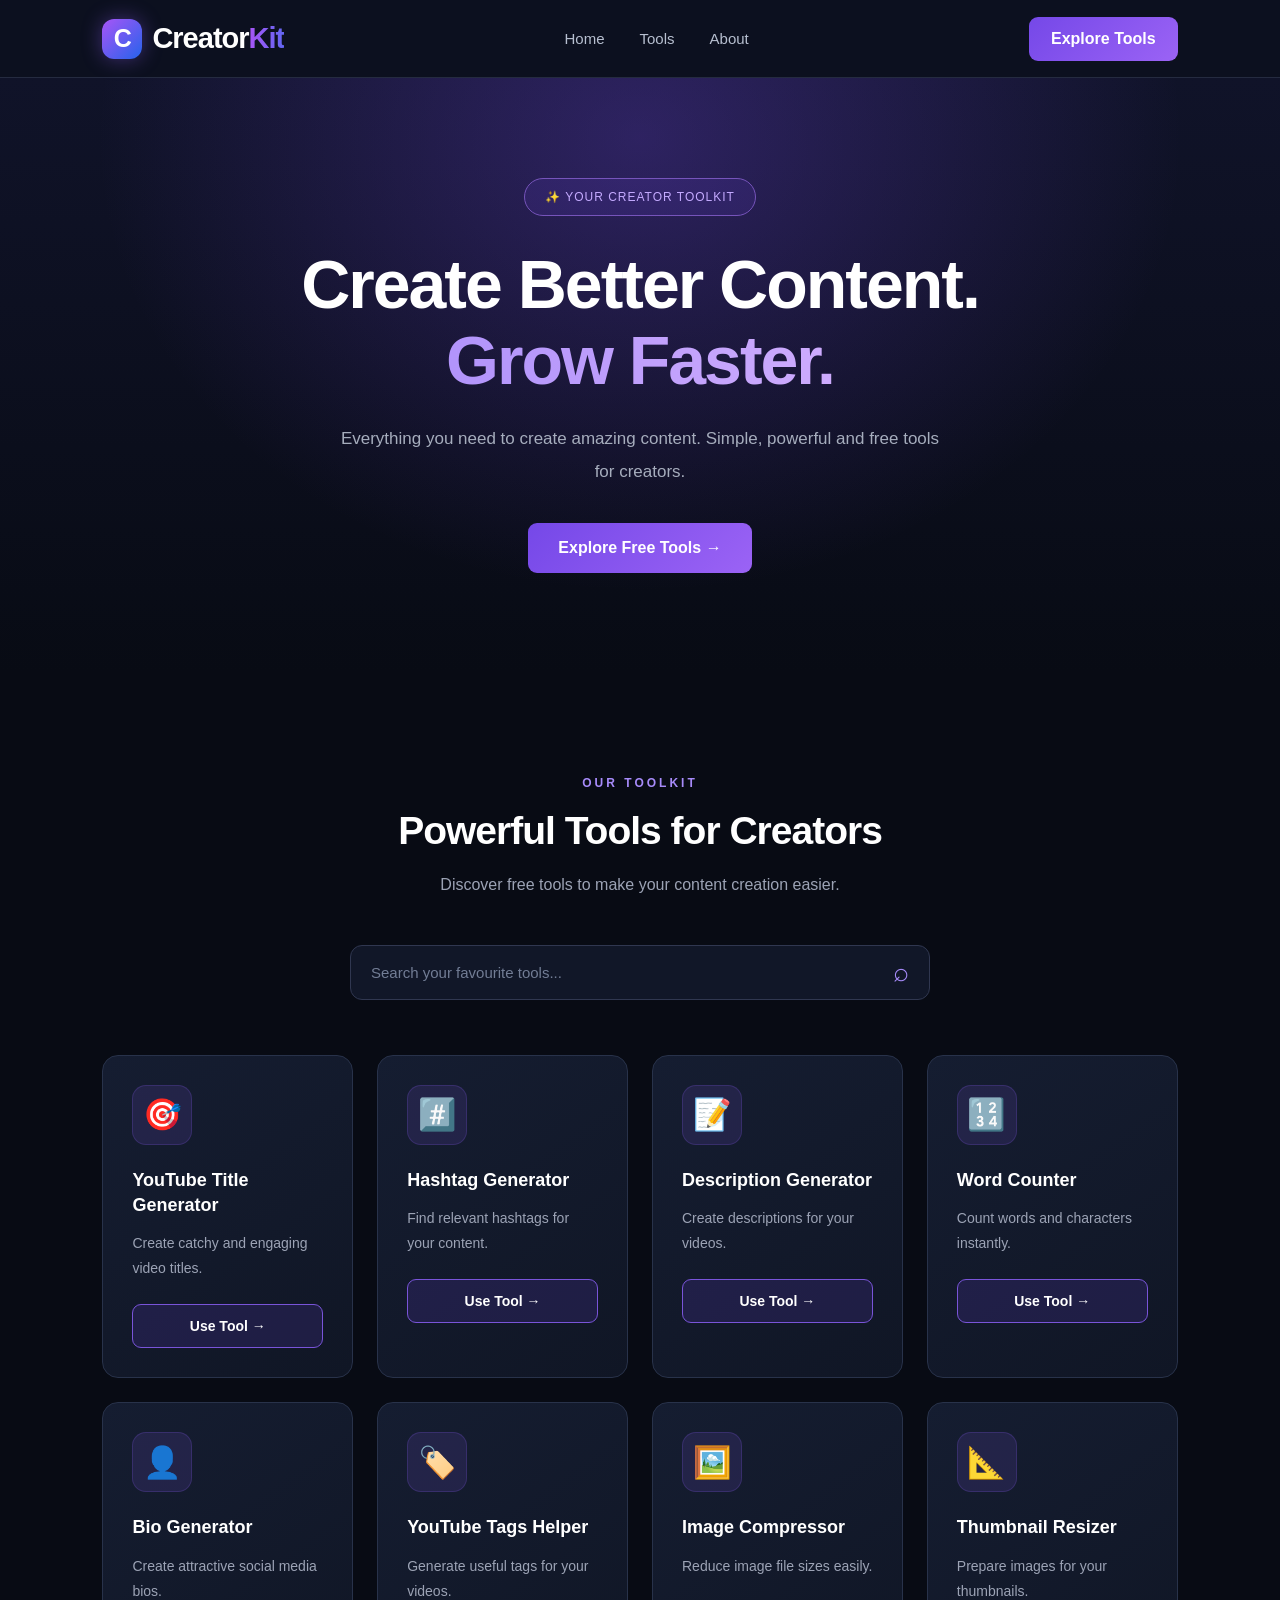
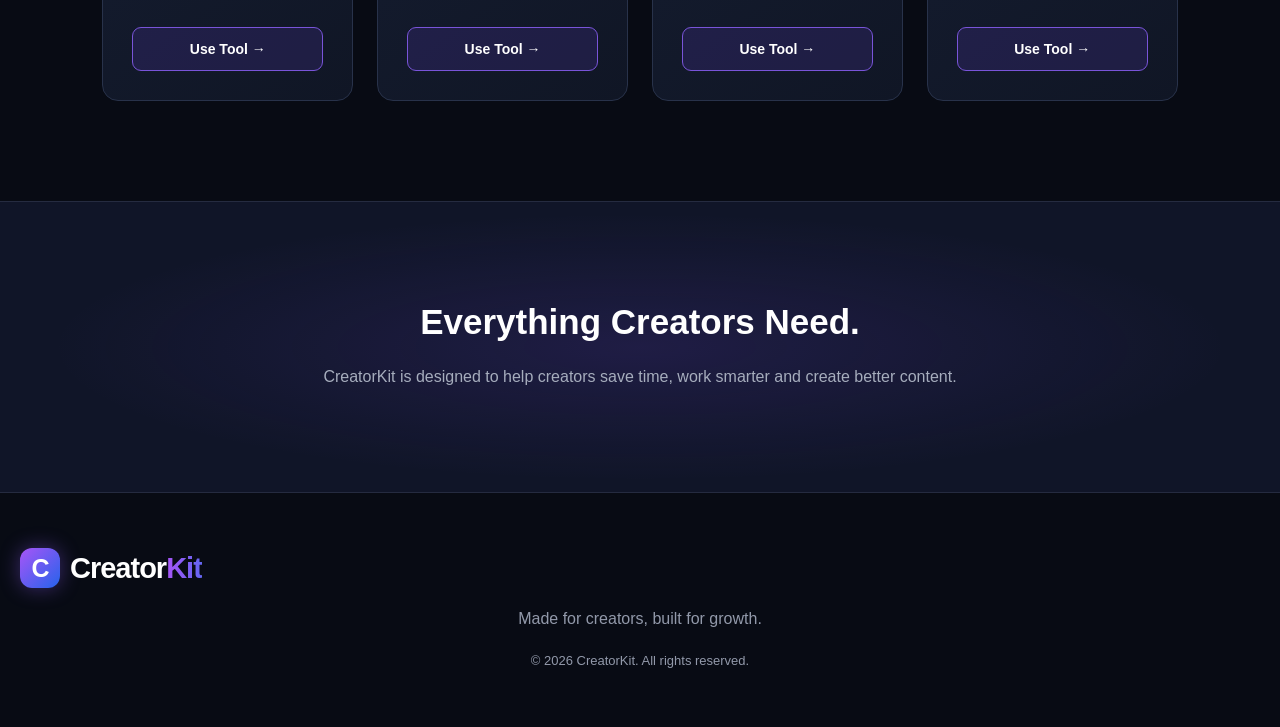
==== index.html @ 34f9d8fb "Upload CreatorKit website files" ====
<!DOCTYPE html>
<html lang="en">
<head>
    <meta charset="UTF-8">
    <meta name="viewport" content="width=device-width, initial-scale=1.0">

    <title>CreatorKit - Free Creator Tools for YouTube & Social Media</title>

    <meta name="description" content="Create better content with free creator tools. Generate YouTube titles, hashtags, descriptions, bios and tags. Compress images and resize thumbnails with CreatorKit.">
    <link rel="icon" type="image/svg+xml" href="favicon.svg">
    <link rel="stylesheet" href="style.css">
    <!-- SOCIAL MEDIA SEO -->

    <meta property="og:title" content="CreatorKit - Free Creator Tools">

    <meta property="og:description" content="Create better content with free tools for YouTube and social media creators.">

    <meta property="og:type" content="website">

    <meta property="og:image" content="https://yourdomain.com/preview.png">

    <meta name="twitter:card" content="summary_large_image">
</head>

<body>

    <!-- NAVBAR -->
    <header class="navbar">

        <div class="logo">
    <span class="logo-icon">C</span>

    <span class="logo-text">
        Creator<span class="logo-accent">Kit</span>
    </span>
</div>
        <nav>
            <a href="#home">Home</a>
            <a href="#tools">Tools</a>
            <a href="#about">About</a>
        </nav>

        <a href="#tools" class="nav-button">
            Explore Tools
        </a>

    </header>


    <!-- HERO SECTION -->
    <section class="hero" id="home">

        <div class="hero-content">

            <div class="hero-badge">
                ✨ YOUR CREATOR TOOLKIT
            </div>

            <h1>
                Create Better Content.
                <span>Grow Faster.</span>
            </h1>

            <p>
                Everything you need to create amazing content.
                Simple, powerful and free tools for creators.
            </p>

            <a href="#tools" class="hero-button">
                Explore Free Tools →
            </a>

        </div>

    </section>


    <!-- TOOLS SECTION -->
    <section class="tools-section" id="tools">

        <div class="section-heading">

            <span class="section-label">OUR TOOLKIT</span>

            <h2>Powerful Tools for Creators</h2>

            <p>
                Discover free tools to make your content creation easier.
            </p>

        </div>


        <!-- SEARCH -->
        <div class="search-box">

            <input
                type="text"
                id="searchInput"
                placeholder="Search your favourite tools..."
            >

            <span>⌕</span>

        </div>


        <!-- TOOL CARDS -->
        <div class="tools-grid">

            <div class="tool-card">
                <div class="tool-icon">🎯</div>
                <h3>YouTube Title Generator</h3>
                <p>Create catchy and engaging video titles.</p>
                <button onclick="openTool('title')">Use Tool →</button>
            </div>

            <div class="tool-card">
                <div class="tool-icon">#️⃣</div>
                <h3>Hashtag Generator</h3>
                <p>Find relevant hashtags for your content.</p>
                <button onclick="openTool('hashtag')">Use Tool →</button>
            </div>

            <div class="tool-card">
                <div class="tool-icon">📝</div>
                <h3>Description Generator</h3>
                <p>Create descriptions for your videos.</p>
                <button onclick="openTool('description')">Use Tool →</button>
            </div>

            <div class="tool-card">
                <div class="tool-icon">🔢</div>
                <h3>Word Counter</h3>
                <p>Count words and characters instantly.</p>
                <button onclick="openTool('counter')">Use Tool →</button>
            </div>

            <div class="tool-card">
                <div class="tool-icon">👤</div>
                <h3>Bio Generator</h3>
                <p>Create attractive social media bios.</p>
                <button onclick="openTool('bio')">Use Tool →</button>
            </div>

            <div class="tool-card">
                <div class="tool-icon">🏷️</div>
                <h3>YouTube Tags Helper</h3>
                <p>Generate useful tags for your videos.</p>
                <button onclick="openTool('tag')">Use Tool →</button>
            </div>

            <div class="tool-card">
                <div class="tool-icon">🖼️</div>
                <h3>Image Compressor</h3>
                <p>Reduce image file sizes easily.</p>
                <button onclick="openTool('compressor')">Use Tool →</button>
            </div>

            <div class="tool-card">
                <div class="tool-icon">📐</div>
                <h3>Thumbnail Resizer</h3>
                <p>Prepare images for your thumbnails.</p>
                <button onclick="openTool('resizer')">Use Tool →</button>
            </div>

        </div>

    </section>


    <!-- ABOUT SECTION -->
    <section class="about-section" id="about">

        <h2>Everything Creators Need.</h2>

        <p>
            CreatorKit is designed to help creators save time,
            work smarter and create better content.
        </p>

    </section>


    <!-- FOOTER -->
    <footer>

        <div class="logo">
    <span class="logo-icon">C</span>

    <span class="logo-text">
        Creator<span class="logo-accent">Kit</span>
    </span>
</div>

        <p>Made for creators, built for growth.</p>

        <p class="copyright">
            © 2026 CreatorKit. All rights reserved.
        </p>

    </footer>


    <script src="script.js"></script>

</body>
</html>
---- style.css ----
/* =========================================
   CREATOR KIT - PREMIUM SAAS DESIGN
========================================= */

/* GENERAL */

* {
    margin: 0;
    padding: 0;
    box-sizing: border-box;
}

html {
    scroll-behavior: smooth;
}

body {
    font-family: Arial, sans-serif;
    background: #080b14;
    color: #ffffff;
    overflow-x: hidden;
}

button,
input,
select,
textarea {
    font-family: inherit;
}

button,
a {
    -webkit-tap-highlight-color: transparent;
}


/* =========================================
   NAVBAR
========================================= */

.navbar {
    min-height: 78px;
    padding: 0 8%;
    display: flex;
    align-items: center;
    justify-content: space-between;
    background: rgba(13, 17, 32, 0.95);
    border-bottom: 1px solid #252b40;
    position: sticky;
    top: 0;
    z-index: 100;
    backdrop-filter: blur(15px);
}

.logo {
    font-size: 29px;
    font-weight: 800;
    letter-spacing: -1px;
}

.logo span {
    color: #a78bfa;
}

nav {
    display: flex;
    gap: 35px;
}

nav a {
    color: #b7bfd0;
    text-decoration: none;
    font-size: 15px;
    transition: 0.3s;
}

nav a:hover {
    color: #a78bfa;
}

.nav-button {
    text-decoration: none;
    color: white;
    background: linear-gradient(135deg, #7548e8, #9b63f5);
    padding: 13px 22px;
    border-radius: 9px;
    font-weight: bold;
    transition: 0.3s;
}

.nav-button:hover {
    transform: translateY(-2px);
    box-shadow: 0 8px 25px rgba(117, 72, 232, 0.3);
}


/* =========================================
   HERO SECTION
========================================= */

.hero {
    min-height: 560px;
    display: flex;
    justify-content: center;
    align-items: center;
    text-align: center;
    padding: 100px 20px;
    background:
        radial-gradient(
            ellipse at 50% 10%,
            rgba(117, 72, 232, 0.3),
            transparent 60%
        ),
        linear-gradient(180deg, #101329, #080b14);
    position: relative;
}

.hero-content {
    max-width: 800px;
    animation: fadeUp 0.8s ease;
}

.hero-badge {
    display: inline-block;
    padding: 11px 20px;
    border: 1px solid #7654bb;
    background: rgba(117, 72, 232, 0.12);
    border-radius: 30px;
    color: #c4aaff;
    font-size: 12px;
    letter-spacing: 1px;
    margin-bottom: 30px;
}

.hero h1 {
    font-size: clamp(40px, 6vw, 68px);
    line-height: 1.12;
    letter-spacing: -2px;
    margin-bottom: 25px;
}

.hero h1 span {
    display: block;
    background: linear-gradient(90deg, #a78bfa, #d8b4fe);
    -webkit-background-clip: text;
    background-clip: text;
    color: transparent;
}

.hero p {
    color: #a6adbd;
    font-size: 17px;
    line-height: 1.9;
    max-width: 620px;
    margin: 0 auto 35px;
}

.hero-button {
    display: inline-block;
    text-decoration: none;
    background: linear-gradient(135deg, #7548e8, #9b63f5);
    color: white;
    padding: 16px 30px;
    border-radius: 9px;
    font-weight: bold;
    transition: 0.3s;
}

.hero-button:hover {
    transform: translateY(-3px);
    box-shadow: 0 10px 30px rgba(117, 72, 232, 0.35);
}


/* =========================================
   TOOLS SECTION
========================================= */

.tools-section {
    padding: 100px 8%;
    max-width: 1600px;
    margin: auto;
}

.section-heading {
    text-align: center;
    margin-bottom: 45px;
}

.section-label {
    color: #a78bfa;
    font-size: 12px;
    font-weight: bold;
    letter-spacing: 3px;
}

.section-heading h2 {
    font-size: clamp(27px, 4vw, 39px);
    margin: 18px 0;
    letter-spacing: -1px;
}

.section-heading p {
    color: #9ca3b5;
    line-height: 1.8;
}


/* =========================================
   SEARCH BOX
========================================= */

.search-box {
    max-width: 580px;
    margin: 0 auto 55px;
    display: flex;
    align-items: center;
    background: #111728;
    border: 1px solid #303750;
    border-radius: 12px;
    padding: 0 20px;
    transition: 0.3s;
}

.search-box:focus-within {
    border-color: #8b5cf6;
    box-shadow: 0 0 0 4px rgba(139, 92, 246, 0.1);
}

.search-box input {
    width: 100%;
    padding: 18px 0;
    border: none;
    outline: none;
    background: transparent;
    color: white;
    font-size: 15px;
}

.search-box input::placeholder {
    color: #727d95;
}

.search-box span {
    font-size: 27px;
    color: #a78bfa;
}


/* =========================================
   TOOL CARDS
========================================= */

.tools-grid {
    display: grid;
    grid-template-columns: repeat(4, minmax(0, 1fr));
    gap: 24px;
}

.tool-card {
    background: linear-gradient(145deg, #151d31, #101625);
    border: 1px solid #28324a;
    border-radius: 16px;
    padding: 29px;
    transition: transform 0.3s ease, border-color 0.3s ease, box-shadow 0.3s ease;
    position: relative;
    overflow: hidden;
}

.tool-card::before {
    content: "";
    position: absolute;
    top: 0;
    left: 0;
    width: 100%;
    height: 2px;
    background: linear-gradient(90deg, #7548e8, #c084fc);
    opacity: 0;
    transition: 0.3s;
}

.tool-card:hover {
    transform: translateY(-7px);
    border-color: #7654bb;
    box-shadow: 0 15px 35px rgba(0, 0, 0, 0.25);
}

.tool-card:hover::before {
    opacity: 1;
}

.tool-icon {
    width: 60px;
    height: 60px;
    display: flex;
    align-items: center;
    justify-content: center;
    font-size: 31px;
    background: rgba(139, 92, 246, 0.13);
    border: 1px solid rgba(139, 92, 246, 0.2);
    border-radius: 14px;
    margin-bottom: 23px;
}

.tool-card h3 {
    font-size: 18px;
    margin-bottom: 13px;
    line-height: 1.4;
}

.tool-card p {
    color: #9ca3b5;
    font-size: 14px;
    line-height: 1.8;
    min-height: 50px;
    margin-bottom: 23px;
}

.tool-card button {
    width: 100%;
    border: 1px solid #7954d9;
    background: rgba(117, 72, 232, 0.15);
    color: white;
    padding: 13px;
    border-radius: 9px;
    cursor: pointer;
    font-size: 14px;
    font-weight: bold;
    transition: 0.3s;
}

.tool-card button:hover {
    background: #7548e8;
    border-color: #906bfa;
}


/* =========================================
   ABOUT SECTION
========================================= */

.about-section {
    padding: 100px 20px;
    text-align: center;
    background:
        radial-gradient(
            ellipse at center,
            rgba(117, 72, 232, 0.15),
            transparent 65%
        ),
        #101528;
    border-top: 1px solid #252b40;
    border-bottom: 1px solid #252b40;
}

.about-section h2 {
    font-size: 35px;
    margin-bottom: 20px;
}

.about-section p {
    color: #a6adbd;
    line-height: 1.9;
    max-width: 650px;
    margin: auto;
}


/* =========================================
   FOOTER
========================================= */

footer {
    padding: 55px 20px;
    text-align: center;
    background: #080b14;
}

footer p {
    color: #9299aa;
    margin-top: 17px;
    line-height: 1.7;
}

.copyright {
    font-size: 13px;
}


/* =========================================
   TOOL MODAL
========================================= */

.tool-modal {
    position: fixed;
    inset: 0;
    background: rgba(0, 0, 0, 0.85);
    backdrop-filter: blur(8px);
    display: flex;
    justify-content: center;
    align-items: center;
    padding: 20px;
    z-index: 1000;
    animation: fadeIn 0.2s ease;
}

.modal-content {
    width: 100%;
    max-width: 550px;
    max-height: 90vh;
    overflow-y: auto;
    background: #111728;
    border: 1px solid #414969;
    border-radius: 18px;
    padding: 32px;
    position: relative;
    box-shadow: 0 25px 80px rgba(0, 0, 0, 0.5);
    animation: fadeUp 0.3s ease;
}

.modal-close {
    position: absolute;
    right: 20px;
    top: 15px;
    background: none;
    border: none;
    color: #c4c8d4;
    font-size: 29px;
    cursor: pointer;
    transition: 0.2s;
}

.modal-close:hover {
    color: #ffffff;
    transform: rotate(90deg);
}

.modal-content h2 {
    margin: 15px 0;
    font-size: 26px;
}

.modal-content p {
    color: #a6adbd;
    line-height: 1.7;
    margin-bottom: 20px;
}

.modal-content label {
    display: block;
    margin: 17px 0 9px;
    color: #e0e4ef;
    font-size: 14px;
    font-weight: bold;
}

.modal-content input,
.modal-content select,
.modal-content textarea {
    width: 100%;
    padding: 14px;
    background: #080b14;
    border: 1px solid #343b55;
    color: white;
    border-radius: 9px;
    outline: none;
    font-size: 14px;
    transition: 0.3s;
}

.modal-content input:focus,
.modal-content select:focus,
.modal-content textarea:focus {
    border-color: #8b5cf6;
    box-shadow: 0 0 0 3px rgba(139, 92, 246, 0.1);
}

.modal-content input[type="range"] {
    padding: 0;
    accent-color: #8b5cf6;
}

.modal-content input[type="file"] {
    padding: 12px;
}

.generate-button {
    display: block;
    width: 100%;
    padding: 15px;
    margin-top: 22px;
    border: none;
    border-radius: 9px;
    background: linear-gradient(135deg, #7548e8, #9b63f5);
    color: white;
    font-size: 15px;
    font-weight: bold;
    cursor: pointer;
    transition: 0.3s;
}

.generate-button:hover {
    transform: translateY(-2px);
    box-shadow: 0 8px 25px rgba(117, 72, 232, 0.3);
}


/* =========================================
   RESULTS
========================================= */

.results-container {
    margin-top: 27px;
}

.results-container h3 {
    margin-bottom: 17px;
    font-size: 19px;
}

.result-item {
    background: #1a2338;
    padding: 17px;
    border-radius: 11px;
    margin-bottom: 13px;
    border: 1px solid #303a56;
}

.result-item p {
    color: white;
    margin: 0 0 13px;
    overflow-wrap: anywhere;
}

.copy-button {
    background: #303a56;
    border: 1px solid #414d6d;
    color: white;
    padding: 9px 15px;
    border-radius: 7px;
    cursor: pointer;
    transition: 0.2s;
}

.copy-button:hover {
    background: #7548e8;
    border-color: #906bfa;
}


/* =========================================
   ANIMATIONS
========================================= */

@keyframes fadeUp {

    from {
        opacity: 0;
        transform: translateY(20px);
    }

    to {
        opacity: 1;
        transform: translateY(0);
    }

}

@keyframes fadeIn {

    from {
        opacity: 0;
    }

    to {
        opacity: 1;
    }

}


/* =========================================
   TABLET RESPONSIVENESS
========================================= */

@media (max-width: 1100px) {

    .tools-grid {
        grid-template-columns: repeat(2, minmax(0, 1fr));
    }

    .tools-section {
        padding-left: 6%;
        padding-right: 6%;
    }

}


/* =========================================
   MOBILE RESPONSIVENESS
========================================= */

@media (max-width: 600px) {

    .navbar {
        padding: 15px 5%;
        min-height: 75px;
        flex-wrap: wrap;
        gap: 15px;
    }

    .logo {
        font-size: 25px;
    }

    nav {
        order: 3;
        width: 100%;
        justify-content: center;
        gap: 23px;
    }

    nav a {
        font-size: 13px;
    }

    .nav-button {
        font-size: 12px;
        padding: 11px 14px;
    }

    .hero {
        min-height: 480px;
        padding: 75px 20px;
    }

    .hero h1 {
        font-size: 41px;
        letter-spacing: -1px;
    }

    .hero p {
        font-size: 15px;
    }

    .tools-section {
        padding: 70px 5%;
    }

    .section-heading h2 {
        font-size: 28px;
    }

    .tools-grid {
        grid-template-columns: 1fr;
        gap: 18px;
    }

    .tool-card {
        padding: 25px;
    }

    .about-section {
        padding: 75px 20px;
    }

    .about-section h2 {
        font-size: 28px;
    }

    .modal-content {
        padding: 24px;
    }

}


/* =========================================
   ACCESSIBILITY
========================================= */

button:focus-visible,
a:focus-visible,
input:focus-visible,
select:focus-visible,
textarea:focus-visible {
    outline: 2px solid #a78bfa;
    outline-offset: 3px;
}


/* CREATOR KIT PREMIUM BRANDING */

.logo {
    display: flex;
    align-items: center;
    gap: 10px;
    font-size: 29px;
    font-weight: 800;
    letter-spacing: -1px;
}

.logo .logo-icon {
    width: 40px;
    height: 40px;
    min-width: 40px;
    display: flex;
    align-items: center;
    justify-content: center;
    border-radius: 12px;
    background: linear-gradient(135deg, #a855f7, #2563eb);
    color: #ffffff;
    -webkit-text-fill-color: #ffffff;
    font-size: 25px;
    font-weight: 900;
    box-shadow: 0 0 20px rgba(139, 92, 246, 0.4);
}

.logo .logo-text {
    color: #ffffff;
}

.logo .logo-accent {
    background: linear-gradient(90deg, #a855f7, #6366f1);
    -webkit-background-clip: text;
    background-clip: text;
    -webkit-text-fill-color: transparent;
}

@media (max-width: 600px) {
    .logo {
        font-size: 24px;
    }

    .logo .logo-icon {
        width: 35px;
        height: 35px;
        min-width: 35px;
        font-size: 22px;
    }
}
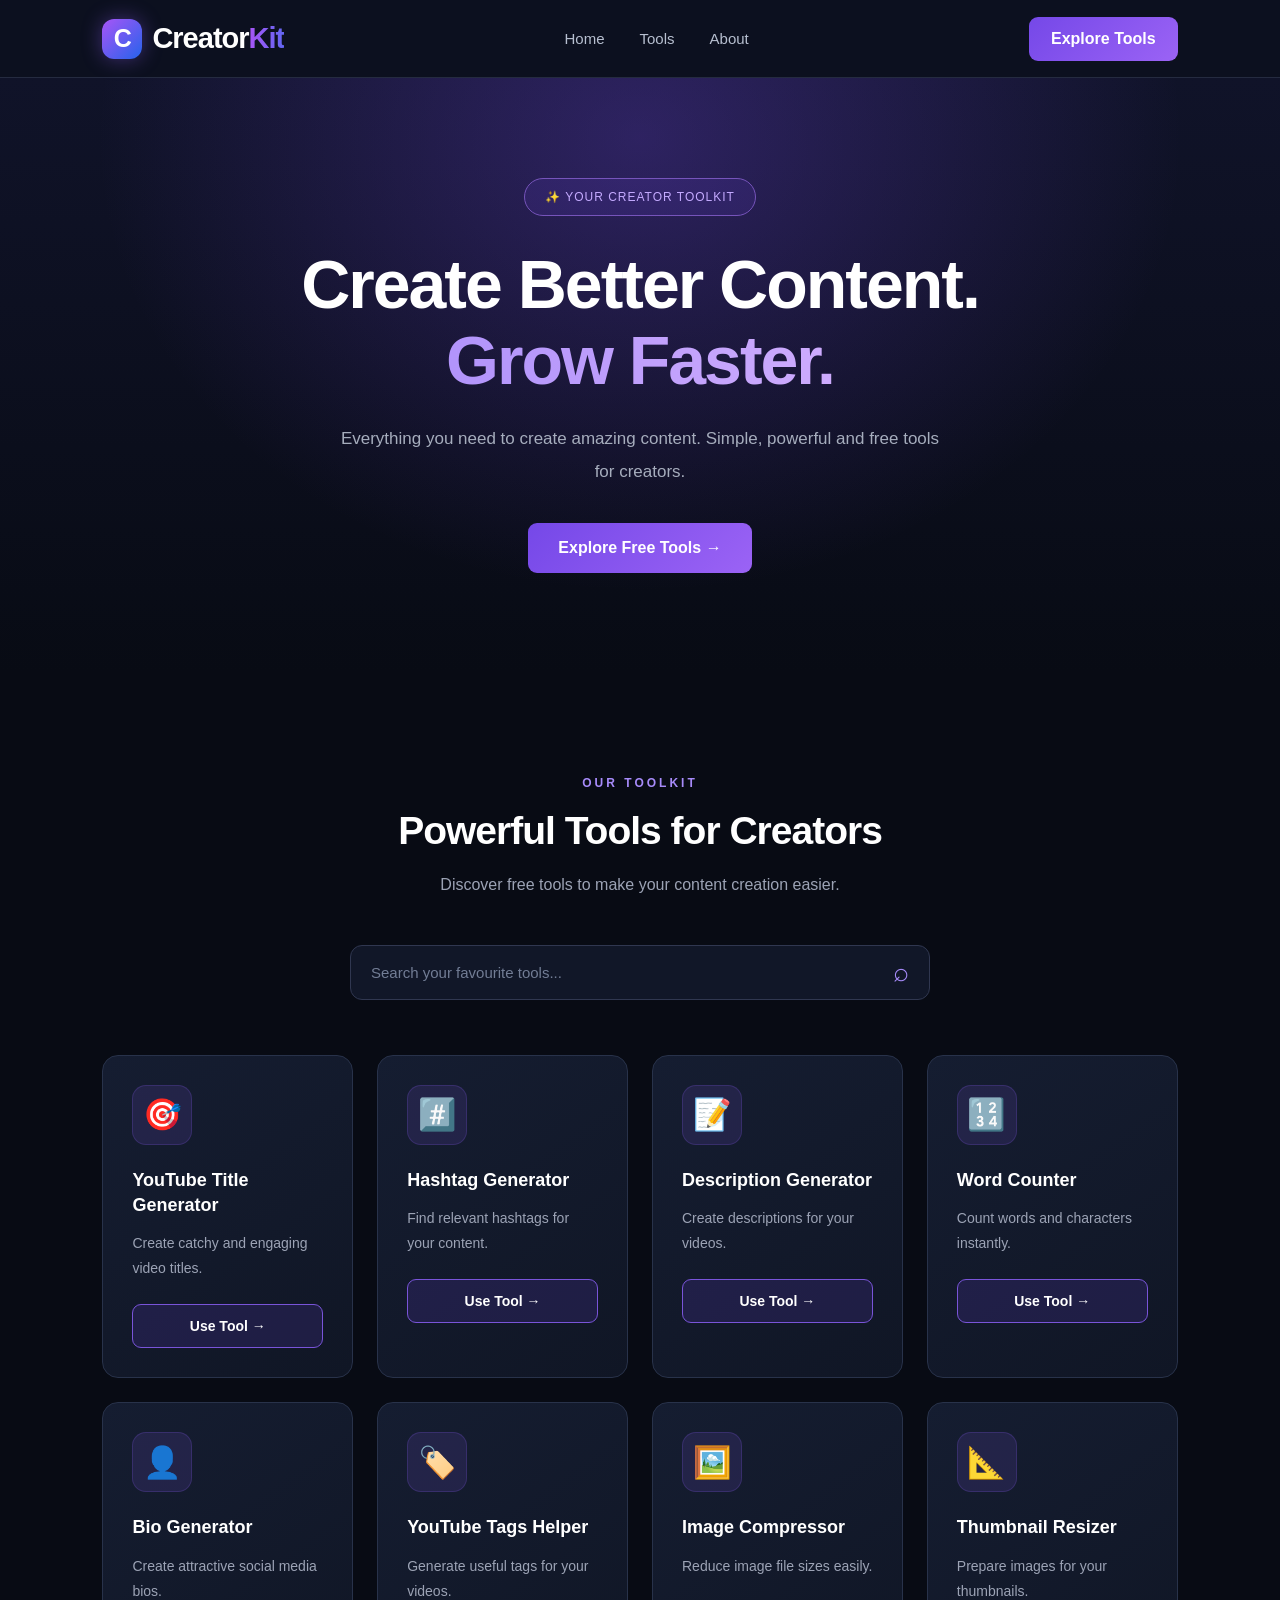
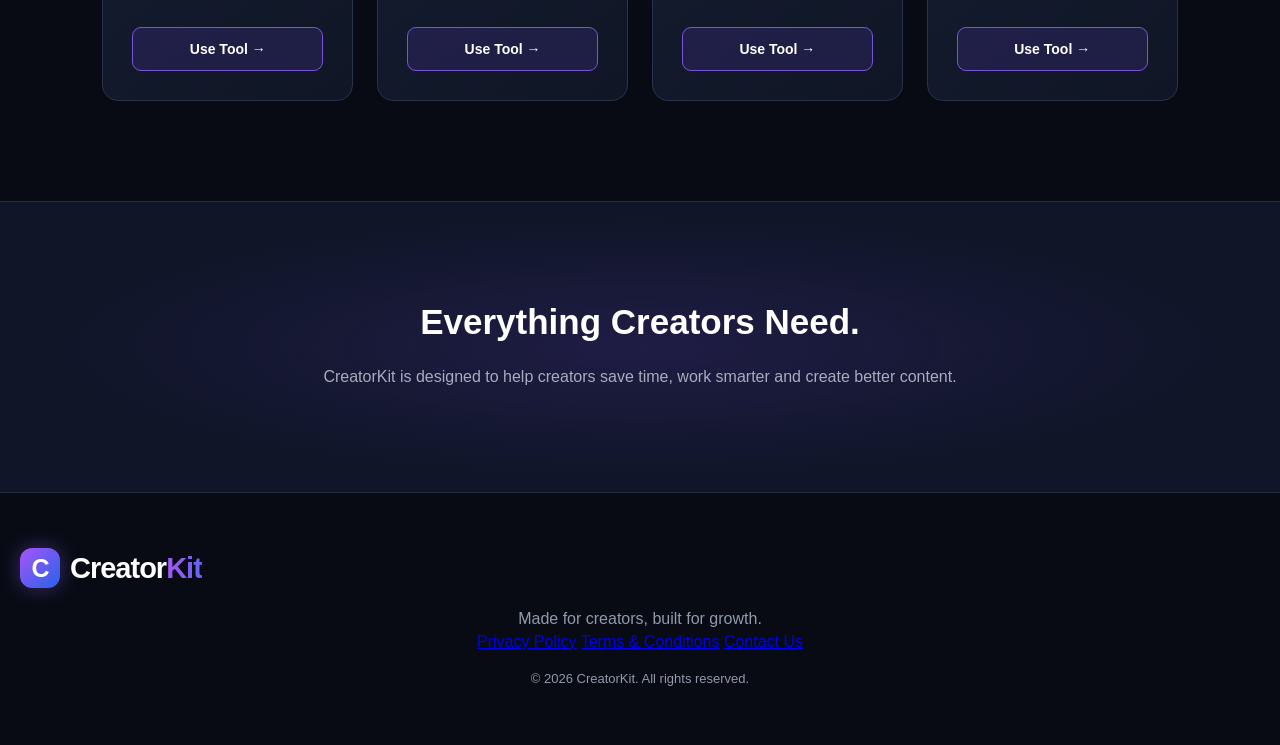
==== commit dee0dd18: "Update index.html" ====
--- a/index.html
+++ b/index.html
@@ -184,23 +184,32 @@
 
 
     <!-- FOOTER -->
-    <footer>
-
-        <div class="logo">
-    <span class="logo-icon">C</span>
-
-    <span class="logo-text">
-        Creator<span class="logo-accent">Kit</span>
-    </span>
-</div>
-
-        <p>Made for creators, built for growth.</p>
-
-        <p class="copyright">
-            © 2026 CreatorKit. All rights reserved.
-        </p>
-
-    </footer>
+   
+<!-- FOOTER -->
+
+<footer>
+
+    <div class="logo">
+        <span class="logo-icon">C</span>
+        <span class="logo-text">
+            Creator<span class="logo-accent">Kit</span>
+        </span>
+    </div>
+
+    <p>Made for creators, built for growth.</p>
+
+    <div class="footer-links">
+        <a href="privacy.html">Privacy Policy</a>
+        <a href="terms.html">Terms & Conditions</a>
+        <a href="contact.html">Contact Us</a>
+    </div>
+
+    <p class="copyright">
+        © 2026 CreatorKit. All rights reserved.
+    </p>
+
+</footer>
+
 
 
     <script src="script.js"></script>
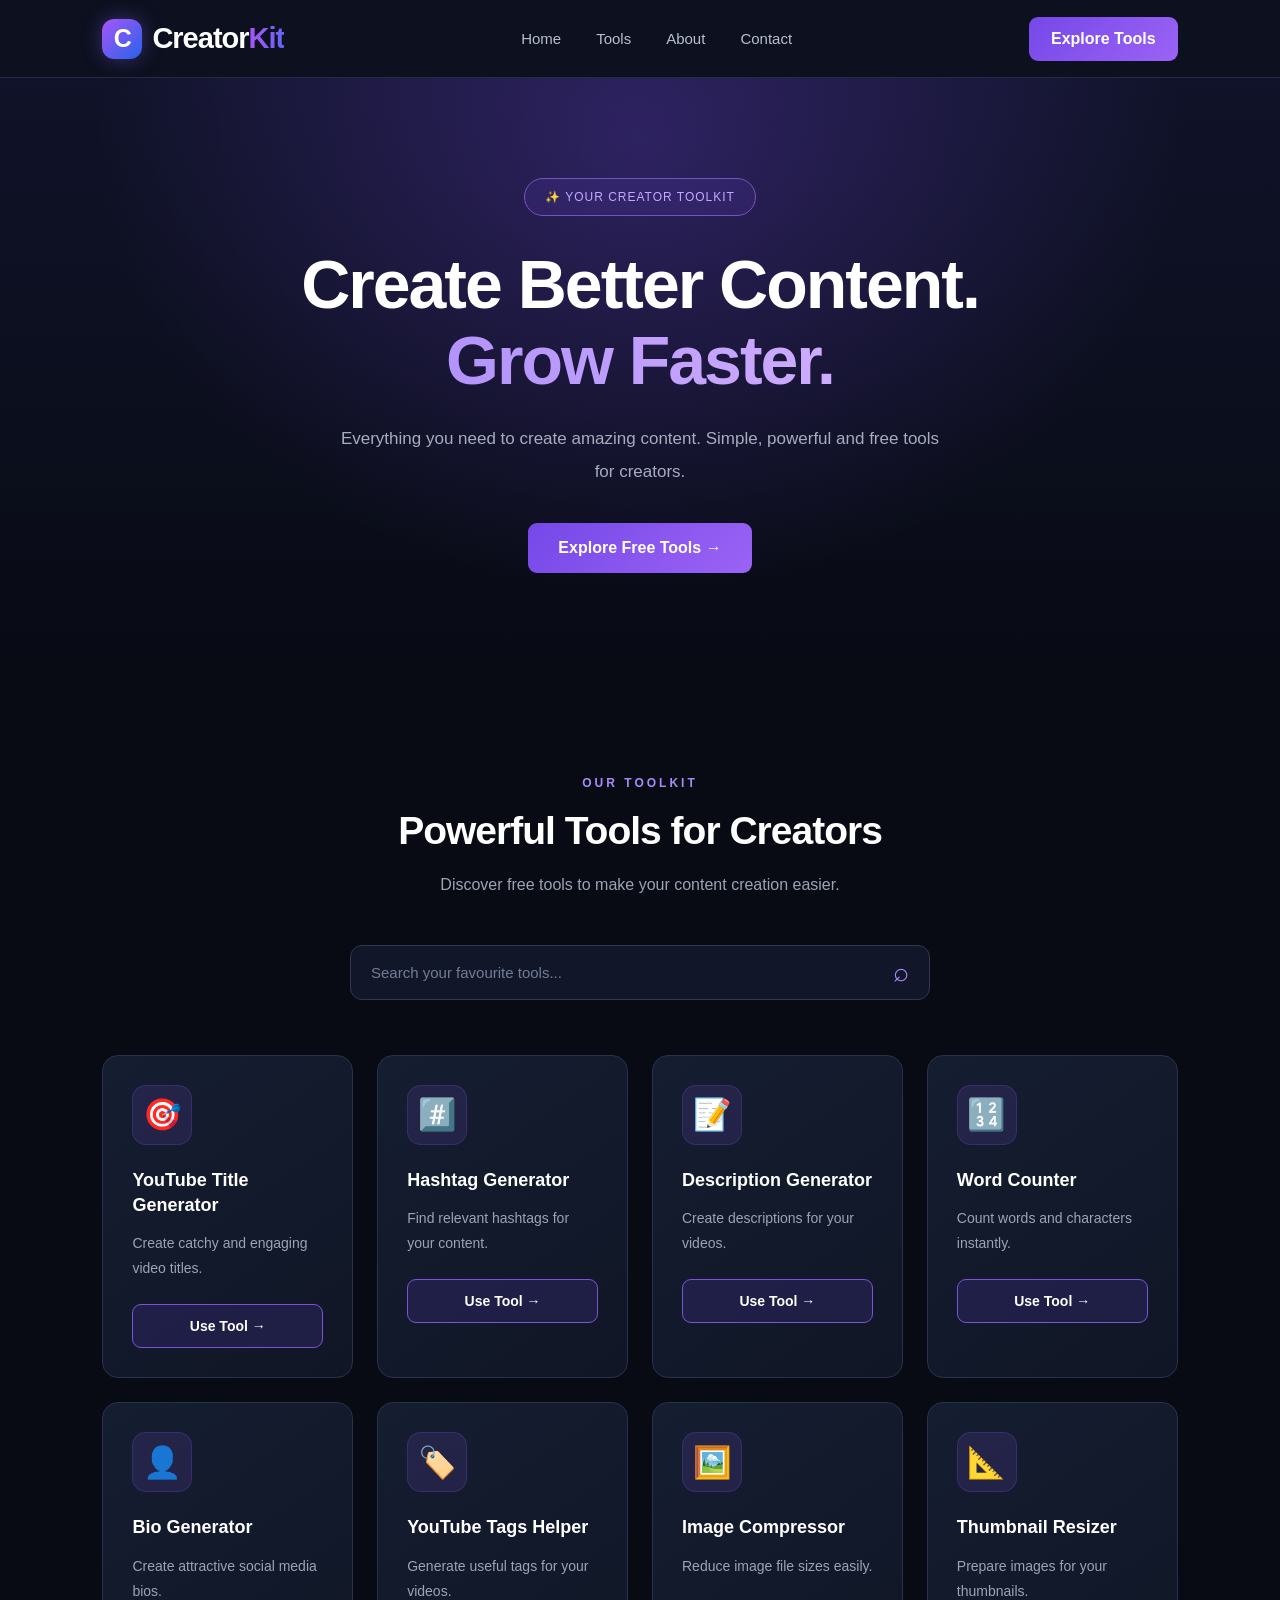
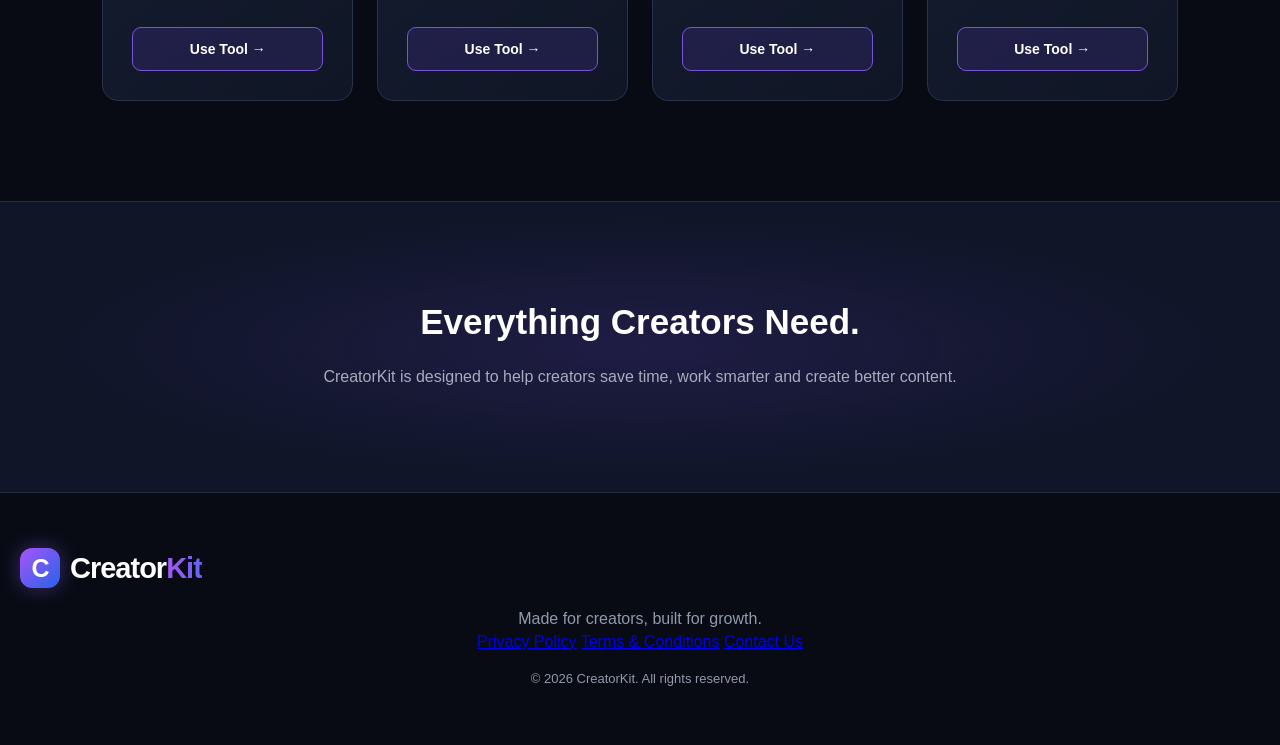
==== commit f17d06ae: "Update index.html" ====
--- a/index.html
+++ b/index.html
@@ -35,11 +35,13 @@
         Creator<span class="logo-accent">Kit</span>
     </span>
 </div>
-        <nav>
-            <a href="#home">Home</a>
-            <a href="#tools">Tools</a>
-            <a href="#about">About</a>
-        </nav>
+        
+<nav>
+    <a href="#home">Home</a>
+    <a href="#tools">Tools</a>
+    <a href="#about">About</a>
+    <a href="contact.html">Contact</a>
+</nav>
 
         <a href="#tools" class="nav-button">
             Explore Tools
--- a/style.css
+++ b/style.css
@@ -743,3 +743,273 @@
 }
 
 
+/* =========================================
+   CREATOR KIT - PREMIUM CONTACT PAGE
+========================================= */
+
+.contact-page {
+    width: calc(100% - 40px);
+    max-width: 850px;
+    margin: 80px auto;
+    padding: 55px 40px;
+    position: relative;
+    overflow: hidden;
+
+    background:
+        radial-gradient(
+            circle at top right,
+            rgba(139, 92, 246, 0.18),
+            transparent 45%
+        ),
+        linear-gradient(145deg, #11182b, #17122d);
+
+    border: 1px solid rgba(139, 92, 246, 0.35);
+    border-radius: 22px;
+
+    box-shadow:
+        0 20px 60px rgba(0, 0, 0, 0.35),
+        0 0 30px rgba(139, 92, 246, 0.08);
+}
+
+.contact-page h1 {
+    font-size: clamp(34px, 5vw, 46px);
+    margin-bottom: 18px;
+
+    background: linear-gradient(90deg, #ffffff, #a78bfa);
+    -webkit-background-clip: text;
+    background-clip: text;
+    -webkit-text-fill-color: transparent;
+}
+
+.contact-page h2 {
+    color: #c4b5fd;
+    font-size: 22px;
+    margin-top: 35px;
+    margin-bottom: 14px;
+}
+
+.contact-page p {
+    color: #cbd5e1;
+    font-size: 15px;
+    line-height: 1.9;
+    margin-bottom: 16px;
+}
+
+/* EMAIL CONTACT CARD */
+
+.contact-email-box {
+    margin-top: 28px;
+    padding: 35px 20px;
+
+    display: flex;
+    flex-direction: column;
+    align-items: center;
+    justify-content: center;
+    gap: 15px;
+
+    text-align: center;
+
+    background:
+        linear-gradient(
+            135deg,
+            rgba(139, 92, 246, 0.22),
+            rgba(37, 99, 235, 0.10)
+        );
+
+    border: 1px solid #8b5cf6;
+    border-radius: 18px;
+
+    box-shadow:
+        0 0 25px rgba(139, 92, 246, 0.18),
+        inset 0 0 20px rgba(139, 92, 246, 0.05);
+
+    transition: 0.3s ease;
+}
+
+.contact-email-box:hover {
+    transform: translateY(-4px);
+    border-color: #c4b5fd;
+
+    box-shadow:
+        0 12px 35px rgba(139, 92, 246, 0.25),
+        0 0 25px rgba(139, 92, 246, 0.15);
+}
+
+.email-icon {
+    width: 65px;
+    height: 65px;
+
+    display: flex;
+    align-items: center;
+    justify-content: center;
+
+    font-size: 32px;
+
+    background: rgba(139, 92, 246, 0.2);
+    border: 1px solid rgba(167, 139, 250, 0.4);
+    border-radius: 18px;
+
+    box-shadow: 0 0 20px rgba(139, 92, 246, 0.2);
+}
+
+.email-label {
+    color: #c4b5fd;
+    font-size: 12px;
+    font-weight: 800;
+    letter-spacing: 3px;
+}
+
+.contact-email-box a {
+    display: inline-block;
+    max-width: 100%;
+
+    color: #ffffff;
+    font-size: clamp(17px, 3vw, 23px);
+    font-weight: 800;
+
+    overflow-wrap: anywhere;
+    text-decoration: none;
+
+    text-shadow: 0 0 15px rgba(167, 139, 250, 0.65);
+    transition: 0.3s;
+}
+
+.contact-email-box a:hover {
+    color: #d8b4fe;
+    text-decoration: underline;
+}
+
+.email-note {
+    color: #a6adbd;
+    font-size: 13px;
+}
+
+/* BACK TO HOME LINK */
+
+.contact-page > a {
+    display: inline-block;
+    margin-top: 30px;
+
+    color: #a78bfa;
+    font-weight: bold;
+    text-decoration: none;
+
+    transition: 0.3s;
+}
+
+.contact-page > a:hover {
+    color: #ffffff;
+    transform: translateX(-4px);
+}
+
+/* MOBILE CONTACT PAGE */
+
+@media (max-width: 600px) {
+    .contact-page {
+        width: calc(100% - 30px);
+        margin: 35px auto;
+        padding: 32px 20px;
+        border-radius: 17px;
+    }
+
+    .contact-page h2 {
+        font-size: 19px;
+    }
+
+    .contact-email-box {
+        padding: 28px 14px;
+    }
+
+    .email-icon {
+        width: 58px;
+        height: 58px;
+    }
+}
+
+/* =========================================
+   CREATOR KIT - PREMIUM LEGAL PAGES
+   PRIVACY POLICY & TERMS
+========================================= */
+
+.legal-page:not(.contact-page) {
+    width: calc(100% - 40px);
+    max-width: 900px;
+    margin: 80px auto;
+    padding: 50px 45px;
+
+    background:
+        radial-gradient(
+            circle at top right,
+            rgba(139, 92, 246, 0.15),
+            transparent 45%
+        ),
+        linear-gradient(145deg, #11182b, #17122d);
+
+    border: 1px solid rgba(139, 92, 246, 0.3);
+    border-radius: 22px;
+
+    box-shadow: 0 20px 60px rgba(0, 0, 0, 0.3);
+}
+
+.legal-page:not(.contact-page) h1 {
+    font-size: clamp(32px, 5vw, 44px);
+    margin-bottom: 25px;
+
+    background: linear-gradient(90deg, #ffffff, #a78bfa);
+    -webkit-background-clip: text;
+    background-clip: text;
+    -webkit-text-fill-color: transparent;
+}
+
+.legal-page:not(.contact-page) h2 {
+    color: #c4b5fd;
+    font-size: 22px;
+    margin-top: 35px;
+    margin-bottom: 14px;
+}
+
+.legal-page:not(.contact-page) h3 {
+    color: #ddd6fe;
+    margin-top: 22px;
+    margin-bottom: 10px;
+}
+
+.legal-page:not(.contact-page) p,
+.legal-page:not(.contact-page) li {
+    color: #cbd5e1;
+    font-size: 15px;
+    line-height: 1.9;
+}
+
+.legal-page:not(.contact-page) ul,
+.legal-page:not(.contact-page) ol {
+    padding-left: 25px;
+    margin: 15px 0;
+}
+
+.legal-page:not(.contact-page) li {
+    margin-bottom: 10px;
+}
+
+.legal-page:not(.contact-page) a {
+    color: #a78bfa;
+    text-decoration: none;
+    font-weight: 600;
+}
+
+.legal-page:not(.contact-page) a:hover {
+    color: #ffffff;
+    text-decoration: underline;
+}
+
+@media (max-width: 600px) {
+    .legal-page:not(.contact-page) {
+        width: calc(100% - 30px);
+        margin: 35px auto;
+        padding: 30px 20px;
+    }
+
+    .legal-page:not(.contact-page) h2 {
+        font-size: 19px;
+    }
+}
